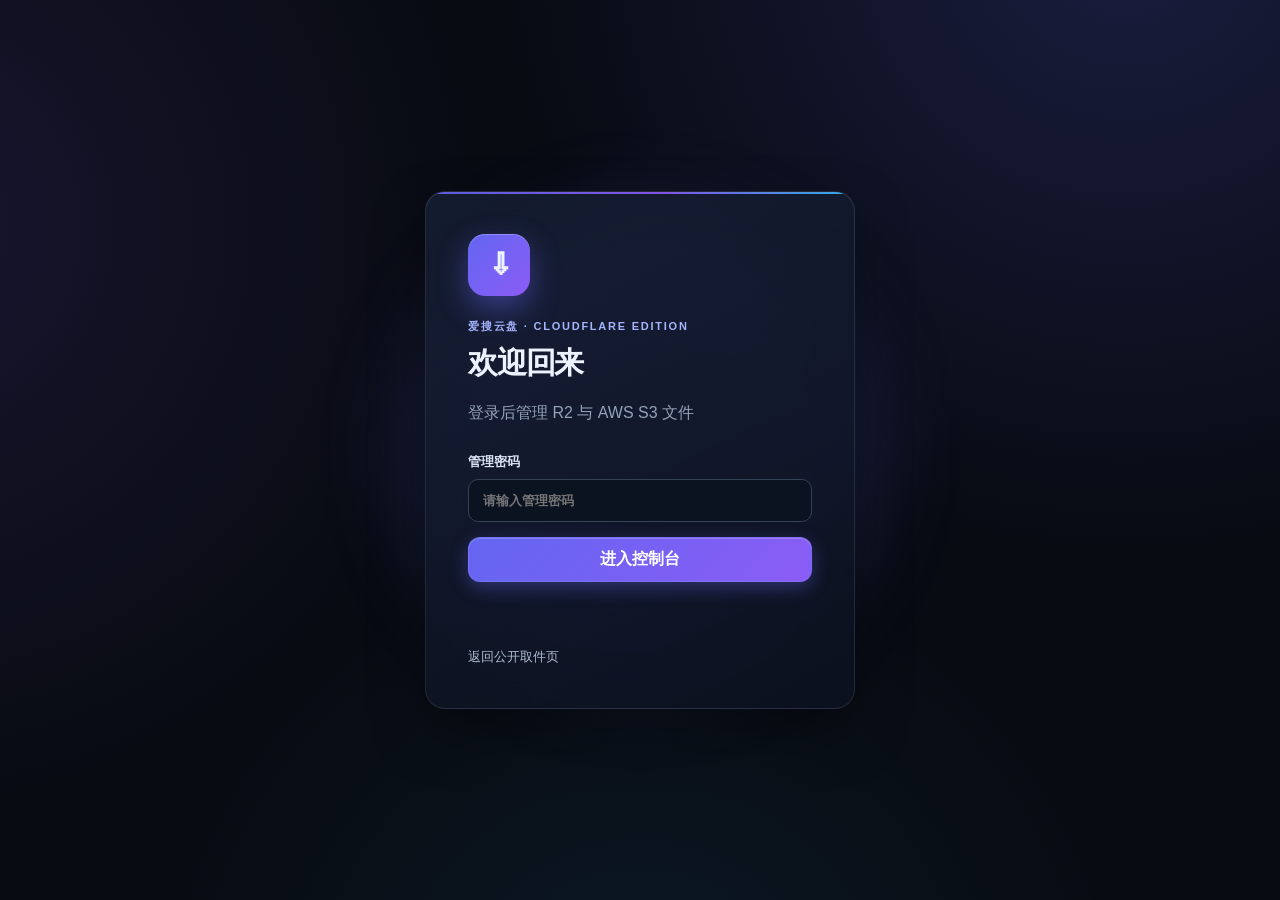
==== admin.html @ a093f69a "feat(admin): show real bucket usage with capacity progress bar - add GET /api/storage-usage: walks t" ====
<!doctype html>
<html lang="zh-CN">
<head>
  <meta charset="utf-8"><meta name="viewport" content="width=device-width,initial-scale=1">
  <title>文件管理 · 爱搜云盘</title><meta name="description" content="爱搜云盘管理控制台：上传、整理文件并生成取件码与分享链接。"><link rel="stylesheet" href="/style.css?v=9">
</head>
<body>
  <section id="authView" class="auth-layout">
    <div class="auth-glow"></div><div class="panel auth-card">
      <div class="brand-mark">⇩</div><p class="eyebrow">爱搜云盘 · CLOUDFLARE EDITION</p>
      <h1>欢迎回来</h1><p class="muted">登录后管理 R2 与 AWS S3 文件</p>
      <form id="loginForm"><label>管理密码<input id="password" type="password" placeholder="请输入管理密码" autocomplete="current-password" required></label><button class="full-button">进入控制台</button></form>
      <p id="loginError" class="error"></p><a class="back-link" href="/">返回公开取件页</a>
    </div>
  </section>
  <div id="appView" class="app-shell" hidden>
    <aside class="sidebar">
      <div class="brand"><div class="brand-mark small">⇩</div><div><strong>爱搜云盘</strong><span>Storage Console</span></div></div>
      <nav><a class="nav-item active" href="#files">▦ <span>文件管理</span></a><a class="nav-item" href="/" target="_blank">⌁ <span>公开取件页</span></a></nav>
      <div class="sidebar-section"><div class="section-label">储存空间</div><button class="storage-tab active" data-storage="r2"><span class="storage-dot r2"></span><span><b>Cloudflare R2</b><small>隔离副本空间</small></span><i>›</i></button><button class="storage-tab" data-storage="aws"><span class="storage-dot aws"></span><span><b>AWS S3</b><small id="awsState">未配置</small></span><i>›</i></button></div>
      <div class="sidebar-bottom"><button class="settings-link" id="openSettings">⚙ AWS 储存桶设置</button><button class="logout-link" id="logout">↪ 退出登录</button></div>
    </aside>
    <main class="main-content">
      <header class="page-head"><div><p class="eyebrow">FILE MANAGER</p><h1>文件管理</h1><p class="muted">整理文件、创建取件码，并控制不同储存空间。</p></div><div class="head-actions"><button class="button secondary" id="newFolder">＋ 新建文件夹</button><button class="button" id="uploadButton">↑ 上传文件</button><input id="filePicker" type="file" multiple hidden></div></header>
      <div id="notice" class="notice" hidden></div>
      <section class="stats-grid"><div class="stat-card"><span>当前文件</span><strong id="fileCount">0</strong><small>当前文件夹</small></div><div class="stat-card"><span>文件夹</span><strong id="folderCount">0</strong><small>可继续嵌套管理</small></div><div class="stat-card"><span>当前空间</span><strong id="storageName">R2</strong><small id="storageHint">Cloudflare R2</small></div><div class="stat-card usage-card"><span>已用容量</span><button class="usage-refresh" id="usageRefresh" type="button" title="重新统计储存桶用量" aria-label="重新统计储存桶用量">↻</button><strong id="usageBytes">—</strong><small id="usageHint">正在统计储存桶…</small><div class="usage-bar"><i id="usageFill"></i></div><small class="usage-note" id="usageNote"></small></div><div class="stat-card"><span>AWS 本月下载</span><strong id="awsUsage">—</strong><small id="awsUsageHint">启用 AWS 后显示</small></div></section>
      <section class="panel file-panel"><div class="file-toolbar"><div class="breadcrumbs" id="crumbs"></div><div class="toolbar-right"><span id="uploadStatus" class="status"></span><button class="icon-button" id="refresh" title="刷新">↻</button></div></div><div class="table-wrap"><table><thead><tr><th>文件名称</th><th>大小</th><th>更新时间</th><th class="align-right">操作</th></tr></thead><tbody id="fileRows"></tbody></table></div></section>
      <div class="footer-note"><span class="secure-icon">✓</span> 当前副本使用独立数据库与 `pan-cloudflare/` R2 前缀，不会影响原网盘数据。</div>
    </main>
  </div>
  <dialog id="settingsDialog" class="settings-dialog"><form method="dialog"><div class="dialog-head"><div><p class="eyebrow">EXTERNAL STORAGE</p><h2>AWS S3 储存桶</h2><p class="muted">配置后，上传和下载可以在 R2 / AWS S3 之间切换。</p></div><button class="close-button" value="cancel">×</button></div><div class="settings-grid"><label class="toggle-row"><span><b>启用 AWS S3</b><small>保存前会验证桶的读取权限</small></span><input id="cfgEnabled" type="checkbox"><i></i></label><label>桶名称<input id="cfgBucket" placeholder="例如 my-bucket"></label><label>区域<input id="cfgRegion" placeholder="例如 ap-northeast-1"></label><label>路径前缀<input id="cfgPrefix" placeholder="例如 netdisk/"></label><label>容量上限（GB）<input id="cfgCapacity" type="number" min="1" max="100000" value="250"></label><label>月下载流量（GB）<input id="cfgTransfer" type="number" min="1" max="100000" value="500"></label><label>Access Key<input id="cfgAccess" type="password" autocomplete="new-password" placeholder="已保存时留空"></label><label>Secret Key<input id="cfgSecret" type="password" autocomplete="new-password" placeholder="已保存时留空"></label></div><details class="cors-help"><summary>首次使用 AWS 需要配置 CORS</summary><p>在 AWS S3 桶的权限 → 跨域（CORS）中填入：</p><pre>[{"AllowedOrigins":["https://isoziyuan-pan.pages.dev"],"AllowedMethods":["GET","PUT","HEAD","DELETE"],"AllowedHeaders":["*"],"ExposeHeaders":["ETag"],"MaxAgeSeconds":3600}]</pre></details><p id="cfgStatus" class="dialog-status"></p><div class="dialog-actions"><button type="button" class="button danger" id="removeAws">停用并清除</button><span></span><button type="button" class="button secondary" value="cancel">取消</button><button type="button" class="button" id="saveAws">测试并保存</button></div></form></dialog>
  <dialog id="shareDialog" class="settings-dialog share-dialog"><form method="dialog"><div class="dialog-head"><div><p class="eyebrow">SHARE LINK</p><h2>分享文件</h2><p class="muted" id="shareFileName">—</p></div><button class="close-button" value="cancel">×</button></div><div id="shareStage"><p class="share-label">选择有效期</p><div class="share-options"><button type="button" class="share-option" data-style="day" data-value="1"><b>⚡ 1 天</b><small>24 小时内有效</small></button><button type="button" class="share-option active" data-style="day" data-value="7"><b>📅 7 天</b><small>一周内可取件</small></button><button type="button" class="share-option" data-style="day" data-value="30"><b>🌙 30 天</b><small>适合长期分享</small></button><button type="button" class="share-option" data-style="forever" data-value="0"><b>∞ 永久</b><small>链接永不过期</small></button></div><p id="shareStatus" class="dialog-status"></p></div><div id="shareResult" class="share-result" hidden><div class="share-code-card"><div class="share-code-top"><span>取件码</span><button type="button" class="table-button" id="copyCode">复制</button></div><strong id="shareCode">00000</strong></div><div class="share-link-row"><input id="shareUrl" readonly><button type="button" class="button" id="copyLink">复制链接</button></div><p class="share-result-hint">✓ 已为该文件生成专属取件链接，对方凭取件码或链接即可下载</p></div><div class="dialog-actions"><button type="button" class="button secondary" id="shareClose">关闭</button><span></span><button type="button" class="button" id="shareConfirm">生成分享链接</button></div></form></dialog>
  <div id="toast" class="toast"></div>
  <script>
    const authView=document.querySelector('#authView'),appView=document.querySelector('#appView'),rows=document.querySelector('#fileRows'),crumbs=document.querySelector('#crumbs'),statusEl=document.querySelector('#uploadStatus'),notice=document.querySelector('#notice');let state={folder:'',storage:'r2',files:[],aws:null,usage:null};
    const esc=s=>String(s).replace(/[&<>'"]/g,c=>({'&':'&amp;','<':'&lt;','>':'&gt;',"'":'&#39;','"':'&quot;'}[c]));const fmt=n=>n<1024?`${n} B`:n<1048576?`${(n/1024).toFixed(1)} KB`:n<1073741824?`${(n/1048576).toFixed(1)} MB`:`${(n/1073741824).toFixed(1)} GB`;const fmtDec=n=>{const v=Number(n||0);return v<1000?`${v} B`:v<1e6?`${(v/1e3).toFixed(1)} KB`:v<1e9?`${(v/1e6).toFixed(1)} MB`:v<1e12?`${(v/1e9).toFixed(2)} GB`:`${(v/1e12).toFixed(2)} TB`};// 桶用量按十进制（1 GB = 1,000,000,000 字节），与 R2 / S3 计费口径对齐
    const toast=m=>{const t=document.querySelector('#toast');t.textContent=m;t.classList.add('show');clearTimeout(window.toastTimer);window.toastTimer=setTimeout(()=>t.classList.remove('show'),3200)};
    async function api(url,options){const r=await fetch(url,options);const d=await r.json().catch(()=>({}));if(!r.ok)throw new Error(d.error||'请求失败');return d}
    async function boot(){try{const auth=await api('/api/auth/login');if(auth.admin)showApp()}catch(error){}}function showApp(){authView.hidden=true;appView.hidden=false;loadUsage();loadAws().then(load)}
    document.querySelector('#loginForm').onsubmit=async e=>{e.preventDefault();const error=document.querySelector('#loginError');error.textContent='';try{await api('/api/auth/login',{method:'POST',headers:{'Content-Type':'application/json'},body:JSON.stringify({password:document.querySelector('#password').value})});showApp()}catch(err){error.textContent=err.message}};
    document.querySelector('#logout').onclick=async()=>{await fetch('/api/auth/logout',{method:'POST'});location.reload()};document.querySelector('#refresh').onclick=()=>{load();loadUsage()};document.querySelector('#usageRefresh').onclick=()=>loadUsage(true);
    async function loadAws(){try{state.aws=await api('/api/storage-config');document.querySelector('#awsState').textContent=state.aws.enabled?state.aws.bucket:'未配置';document.querySelector('#awsUsage').textContent=state.aws.enabled?fmt(Number(state.aws.usage?.bytes||0)):'—';document.querySelector('#awsUsageHint').textContent=state.aws.enabled?`本月 / ${state.aws.monthlyTransferGb} GB`:'启用 AWS 后显示'}catch(error){state.aws={enabled:false}}}
    async function loadUsage(force){
      const button=document.querySelector('#usageRefresh'),hint=document.querySelector('#usageHint');
      button.disabled=true;
      if(!state.usage)hint.textContent='正在遍历储存桶，首次统计稍候…';
      try{state.usage=await api('/api/storage-usage'+(force?'?refresh=1':''))}catch(error){state.usage={error:error.message}}finally{button.disabled=false;renderUsage()}
    }
    function renderUsage(){
      const value=document.querySelector('#usageBytes'),hint=document.querySelector('#usageHint'),fill=document.querySelector('#usageFill'),note=document.querySelector('#usageNote');
      const isAws=state.storage==='aws';
      const data=state.usage?(isAws?state.usage.aws:state.usage.r2):null;
      const blank=(text,extra)=>{value.textContent='—';hint.textContent=text;hint.title='';fill.style.width='0';fill.className='';note.textContent=extra||''};
      if(!data){blank(isAws?'暂无统计数据':'正在遍历储存桶…');return}
      if(!data.ok&&!data.stale){blank('统计失败，可点右上角重试',data.error||'');return}
      if(isAws&&!data.enabled){blank('AWS 尚未启用','配置并启用后自动统计');return}
      const limit=isAws?Number(state.usage.capacityGb||0)*1e9:Number(state.usage.r2FreeTierBytes||0);
      const bytes=Number(data.bytes||0);
      const pct=limit>0?Math.min(100,bytes/limit*100):0;
      value.textContent=fmtDec(bytes);
      hint.textContent=`${data.bucket||(isAws?'AWS S3':'R2')} · ${data.objects} 个对象`;
      hint.title=data.prefix?`统计范围：${data.prefix}`:'';
      fill.style.width=(bytes>0?Math.max(pct,2):0)+'%';
      fill.className=pct>=90?'danger':pct>=70?'warn':'';
      const stamp=state.usage.at?new Date(state.usage.at*1000).toLocaleTimeString('zh-CN',{hour:'2-digit',minute:'2-digit'}):'—';
      const parts=[`${isAws?'容量上限':'R2 免费额度'} ${fmtDec(limit)}`,`已用 ${pct.toFixed(pct<10?1:0)}%`,`${stamp} 更新`];
      if(state.usage.cached)parts.push('缓存');
      if(data.stale)parts.push('沿用上次结果');
      if(data.limited)parts.push('结果可能不完整');
      note.textContent=parts.join(' · ');
    }
    function setStorage(storage){state.storage=storage;document.querySelectorAll('.storage-tab').forEach(x=>x.classList.toggle('active',x.dataset.storage===storage));load()};document.querySelectorAll('.storage-tab').forEach(x=>x.onclick=()=>setStorage(x.dataset.storage));
    async function load(){try{const d=await api('/api/files?storage='+state.storage+'&folder='+encodeURIComponent(state.folder));state.files=d.files;render();renderUsage()}catch(error){if(error.message.includes('登录'))location.reload();else toast(error.message)}}
    function render(){const folders=state.files.filter(x=>x.kind==='folder'),files=state.files.filter(x=>x.kind==='file');document.querySelector('#fileCount').textContent=files.length;document.querySelector('#folderCount').textContent=folders.length;document.querySelector('#storageName').textContent=state.storage==='aws'?'AWS S3':'R2';document.querySelector('#storageHint').textContent=state.storage==='aws'?(state.aws?.bucket||'未配置'):'Cloudflare R2';notice.hidden=!(state.storage==='aws'&&!state.aws?.enabled);notice.textContent='AWS S3 尚未配置。请先点击左下角“AWS 储存桶设置”，验证后即可使用。';crumbs.innerHTML='<button class="crumb" data-go="">全部文件</button>'+state.folder.split('/').filter(Boolean).map((part,i)=>{const p=state.folder.split('/').slice(0,i+1).join('/')+'/';return `<span>/</span><button class="crumb" data-go="${encodeURIComponent(p)}">${esc(part)}</button>`}).join('');rows.innerHTML=state.files.length?state.files.map(file=>`<tr><td><div class="file-name"><span class="file-icon ${file.kind}">${file.kind==='folder'?'▰':'▤'}</span><strong>${esc(file.name)}</strong></div></td><td>${file.kind==='folder'?'文件夹':fmt(file.size)}</td><td>${new Date(file.updatedAt*1000).toLocaleString('zh-CN',{month:'2-digit',day:'2-digit',hour:'2-digit',minute:'2-digit'})}</td><td class="align-right row-actions">${file.kind==='folder'?`<button class="table-button" data-open="${encodeURIComponent(state.folder+file.name)}/">打开</button>`:`<a class="table-button" href="/api/download?id=${encodeURIComponent(file.id)}">下载</a><button class="table-button" data-share="${file.id}">分享</button>`}<button class="table-button delete" data-delete="${file.id}">删除</button></td></tr>`).join(''):'<tr><td colspan="4" class="empty"><span>⌁</span><b>这里还没有文件</b><small>上传文件或创建一个文件夹开始管理</small></td></tr>'}
    crumbs.onclick=e=>{const target=e.target.closest('[data-go]');if(target){state.folder=decodeURIComponent(target.dataset.go);load()}};rows.onclick=e=>{const open=e.target.closest('[data-open]'),del=e.target.closest('[data-delete]'),share=e.target.closest('[data-share]');if(open){state.folder=decodeURIComponent(open.dataset.open);load()}if(del)removeFile(del.dataset.delete);if(share)shareFile(share.dataset.share)};
    document.querySelector('#newFolder').onclick=async()=>{const name=prompt('文件夹名称');if(!name)return;try{await api('/api/folder',{method:'POST',headers:{'Content-Type':'application/json'},body:JSON.stringify({path:state.folder+name,storage:state.storage})});load()}catch(error){toast(error.message)}};
    document.querySelector('#uploadButton').onclick=()=>document.querySelector('#filePicker').click();document.querySelector('#filePicker').onchange=async e=>{const files=[...e.target.files];for(const file of files){statusEl.textContent='准备上传 '+file.name;try{const info=await api('/api/upload-url',{method:'POST',headers:{'Content-Type':'application/json'},body:JSON.stringify({path:state.folder+file.name,storage:state.storage,size:file.size,contentType:file.type})});await putFile(info,file);if(state.storage==='aws')await api('/api/upload-complete',{method:'POST',headers:{'Content-Type':'application/json'},body:JSON.stringify({path:state.folder+file.name,storage:'aws',size:file.size,contentType:file.type})});statusEl.textContent='已上传 '+file.name}catch(error){statusEl.textContent=error.message;toast(error.message);break}}e.target.value='';load()};
    function putFile(info,file){return new Promise((resolve,reject)=>{const xhr=new XMLHttpRequest();xhr.open('PUT',info.uploadUrl);xhr.setRequestHeader('Content-Type',info.contentType||'application/octet-stream');if(info.storage==='r2')xhr.setRequestHeader('X-File-Size',String(file.size));xhr.upload.onprogress=e=>{if(e.lengthComputable)statusEl.textContent=`上传 ${file.name} · ${Math.round(e.loaded/e.total*100)}%`};xhr.onload=()=>xhr.status>=200&&xhr.status<300?resolve():reject(new Error('上传失败（HTTP '+xhr.status+'）'));xhr.onerror=()=>reject(new Error('网络异常，上传已中断'));xhr.send(file)})}
    async function removeFile(id){if(!confirm('确定删除这个项目吗？'))return;try{await api('/api/delete',{method:'POST',headers:{'Content-Type':'application/json'},body:JSON.stringify({id})});toast('已删除');load()}catch(error){toast(error.message)}}
    async function shareFile(id){const file=state.files.find(x=>x.id===id);shareState={fileId:id,style:'day',value:7};document.querySelector('#shareFileName').textContent=file?file.name:'—';document.querySelector('#shareStatus').textContent='';document.querySelector('#shareResult').hidden=true;document.querySelector('#shareStage').hidden=false;document.querySelector('#shareConfirm').hidden=false;document.querySelector('#shareConfirm').disabled=false;document.querySelectorAll('.share-option').forEach(x=>x.classList.toggle('active',x.dataset.style==='day'&&x.dataset.value==='7'));shareDialog.showModal()}
    let shareState={fileId:null,style:'day',value:7};
    const shareDialog=document.querySelector('#shareDialog');
    document.querySelectorAll('.share-option').forEach(btn=>btn.onclick=()=>{document.querySelectorAll('.share-option').forEach(x=>x.classList.remove('active'));btn.classList.add('active');shareState.style=btn.dataset.style;shareState.value=Number(btn.dataset.value)});
    document.querySelector('#shareClose').onclick=()=>shareDialog.close();
    document.querySelector('#shareConfirm').onclick=async()=>{const btn=document.querySelector('#shareConfirm'),status=document.querySelector('#shareStatus');btn.disabled=true;status.textContent='正在生成分享链接…';try{const d=await api('/api/share',{method:'POST',headers:{'Content-Type':'application/json'},body:JSON.stringify({fileId:shareState.fileId,style:shareState.style,value:shareState.value||7})});document.querySelector('#shareCode').textContent=d.code;document.querySelector('#shareUrl').value=d.url;document.querySelector('#shareStage').hidden=true;document.querySelector('#shareResult').hidden=false;btn.hidden=true;status.textContent=''}catch(error){status.textContent=error.message}finally{btn.disabled=false}};
    const copyText=async(text,label)=>{try{await navigator.clipboard.writeText(text)}catch(error){const tmp=document.createElement('textarea');tmp.value=text;tmp.style.position='fixed';tmp.style.opacity='0';document.body.appendChild(tmp);tmp.select();document.execCommand&&document.execCommand('copy');tmp.remove()}toast(`${label}已复制`)};
    document.querySelector('#copyLink').onclick=()=>copyText(document.querySelector('#shareUrl').value,'链接');
    document.querySelector('#copyCode').onclick=()=>copyText(document.querySelector('#shareCode').textContent,'取件码');
    const dialog=document.querySelector('#settingsDialog');document.querySelector('#openSettings').onclick=()=>{const a=state.aws||{};document.querySelector('#cfgEnabled').checked=Boolean(a.enabled);document.querySelector('#cfgBucket').value=a.bucket||'';document.querySelector('#cfgRegion').value=a.region||'us-east-1';document.querySelector('#cfgPrefix').value=a.prefix||'';document.querySelector('#cfgCapacity').value=a.capacityGb||250;document.querySelector('#cfgTransfer').value=a.monthlyTransferGb||500;document.querySelector('#cfgAccess').value='';document.querySelector('#cfgSecret').value='';document.querySelector('#cfgStatus').textContent=a.hasCredentials?'凭据已保存，留空可继续使用':'首次配置需要填写两项密钥';dialog.showModal()};document.querySelector('#saveAws').onclick=async()=>{const button=document.querySelector('#saveAws'),status=document.querySelector('#cfgStatus');button.disabled=true;status.textContent='正在验证 AWS 桶权限…';try{await api('/api/storage-config',{method:'POST',headers:{'Content-Type':'application/json'},body:JSON.stringify({enabled:document.querySelector('#cfgEnabled').checked,bucket:document.querySelector('#cfgBucket').value,region:document.querySelector('#cfgRegion').value,prefix:document.querySelector('#cfgPrefix').value,capacityGb:Number(document.querySelector('#cfgCapacity').value),monthlyTransferGb:Number(document.querySelector('#cfgTransfer').value),accessKey:document.querySelector('#cfgAccess').value,secretKey:document.querySelector('#cfgSecret').value})});dialog.close();toast('AWS 设置已验证并保存');await loadAws();if(state.storage==='aws')load()}catch(error){status.textContent=error.message}finally{button.disabled=false}};document.querySelector('#removeAws').onclick=async()=>{if(!confirm('确定停用并清除 AWS 配置吗？'))return;await api('/api/storage-config',{method:'DELETE'});dialog.close();toast('AWS 已停用');await loadAws();if(state.storage==='aws')setStorage('r2')};boot();
  </script>
</body></html>
---- style.css ----
:root{color-scheme:dark;font-family:Inter,-apple-system,BlinkMacSystemFont,"Segoe UI","Microsoft YaHei",sans-serif;color:#edf2ff;background:#080b12;--panel:#111827;--panel-soft:#151e2e;--line:#273348;--muted:#8d9bb0;--accent:#7c65ff;--accent-2:#aa70ff;--green:#59d5a0}*{box-sizing:border-box}[hidden]{display:none!important}body{margin:0;min-height:100vh;background:radial-gradient(circle at 8% 0,#28215e66,transparent 38rem),radial-gradient(circle at 100% 100%,#35165355,transparent 32rem)}button,.button{border:1px solid #ffffff1c;border-radius:11px;padding:11px 16px;color:#fff;background:linear-gradient(135deg,var(--accent),var(--accent-2));font:inherit;font-weight:750;cursor:pointer;text-decoration:none;display:inline-flex;align-items:center;justify-content:center;gap:7px;box-shadow:0 8px 22px #654eff20;transition:.18s ease}button:hover,.button:hover{transform:translateY(-1px);box-shadow:0 12px 28px #654eff35}button:disabled{opacity:.55;cursor:not-allowed;transform:none}.secondary{background:#1b2638;color:#dae2f3;box-shadow:none}.danger{background:#a93d58}.panel{background:linear-gradient(145deg,#151e2ddd,#0f1623ef);border:1px solid var(--line);border-radius:18px;box-shadow:0 24px 60px #0007;backdrop-filter:blur(18px)}.auth-layout{min-height:100vh;display:grid;place-items:center;padding:24px;position:relative;overflow:hidden}.auth-glow{position:absolute;width:480px;height:480px;border-radius:50%;background:#6d5dfc22;filter:blur(40px)}.auth-card{position:relative;width:min(430px,100%);padding:42px}.brand-mark{display:grid;place-items:center;width:62px;height:62px;border-radius:17px;background:linear-gradient(135deg,var(--accent),var(--accent-2));font-size:30px;font-weight:800;box-shadow:0 14px 30px #6d5dfc40}.brand-mark.small{width:42px;height:42px;border-radius:13px;font-size:21px}.eyebrow{margin:0 0 9px;color:#ad9cff;font-size:11px;font-weight:800;letter-spacing:.16em}.auth-card .eyebrow{margin-top:23px}.auth-card h1{margin:0;font-size:30px;letter-spacing:-.04em}.muted{color:var(--muted);line-height:1.6}.auth-card form{margin-top:28px}.auth-card label,.settings-dialog label{display:block;color:#dbe4f5;font-weight:650;font-size:13px}input{display:block;width:100%;margin-top:8px;padding:13px 14px;border:1px solid #344156;border-radius:10px;background:#0b1220;color:#fff;font:inherit;outline:0}input:focus{border-color:var(--accent);box-shadow:0 0 0 3px #7c65ff2e}.full-button{width:100%;margin-top:15px}.error{min-height:20px;color:#ff8496;font-size:13px}.back-link{display:inline-block;margin-top:20px;color:#aebbd0;text-decoration:none;font-size:13px}.app-shell{display:flex;min-height:100vh}.sidebar{position:sticky;top:0;width:254px;min-height:100vh;padding:27px 17px 22px;background:#0d1421d9;border-right:1px solid #ffffff0b;display:flex;flex-direction:column}.brand{display:flex;align-items:center;gap:11px;padding:0 8px 33px}.brand strong{display:block;font-size:16px}.brand span{display:block;margin-top:2px;color:#74839b;font-size:10px;letter-spacing:.08em}.nav-item{display:flex;align-items:center;gap:12px;padding:12px 14px;margin:3px 0;border-radius:10px;color:#91a0b6;text-decoration:none;font-size:14px}.nav-item.active,.nav-item:hover{color:#fff;background:#ffffff0c}.sidebar-section{margin-top:35px}.section-label{margin:0 10px 11px;color:#65738b;font-size:11px;font-weight:800;letter-spacing:.1em;text-transform:uppercase}.storage-tab{width:100%;display:flex;align-items:center;gap:10px;margin:4px 0;padding:11px 10px;text-align:left;background:transparent;border:1px solid transparent;box-shadow:none;color:#aab7ca}.storage-tab:hover{background:#ffffff08;box-shadow:none}.storage-tab.active{background:#1b2536;border-color:#33425b;box-shadow:0 7px 18px #0002}.storage-tab>span:nth-child(2){flex:1}.storage-tab b,.storage-tab small{display:block}.storage-tab b{font-size:12px;color:#dbe5f7}.storage-tab small{margin-top:3px;color:#718098;font-size:10px;font-weight:400}.storage-tab i{font-style:normal;color:#61708a;font-size:19px}.storage-dot{width:8px;height:8px;border-radius:50%;box-shadow:0 0 0 4px #ffffff0a}.storage-dot.r2{background:#f6ae62}.storage-dot.aws{background:#7aa7ff}.sidebar-bottom{margin-top:auto;display:grid;gap:8px}.settings-link,.logout-link{justify-content:flex-start;background:transparent;color:#97a5b9;border:0;box-shadow:none;padding:10px}.settings-link:hover,.logout-link:hover{background:#ffffff09;box-shadow:none}.main-content{flex:1;min-width:0;max-width:1420px;padding:45px 48px 60px}.page-head{display:flex;align-items:flex-end;justify-content:space-between;gap:25px;margin-bottom:31px}.page-head h1{margin:0;font-size:34px;letter-spacing:-.055em}.page-head .muted{margin:7px 0 0}.head-actions{display:flex;gap:9px;flex-wrap:wrap}.notice{padding:13px 16px;margin:-14px 0 20px;border:1px solid #e5aa5b55;border-radius:11px;background:#7d4e1722;color:#e8bb75;font-size:13px}.stats-grid{display:grid;grid-template-columns:repeat(auto-fit,minmax(198px,1fr));gap:13px;margin-bottom:18px}.stat-card{padding:20px 21px;background:#121b2ad9;border:1px solid #253249;border-radius:14px}.stat-card span{display:block;color:#8c9ab0;font-size:12px}.stat-card strong{display:block;margin:10px 0 5px;font-size:25px;letter-spacing:-.04em}.stat-card small{color:#607089;font-size:11px}.file-panel{overflow:hidden}.file-toolbar{display:flex;align-items:center;justify-content:space-between;gap:15px;padding:17px 20px;border-bottom:1px solid #ffffff0d}.breadcrumbs{display:flex;align-items:center;gap:6px;min-width:0;overflow:auto;color:#64738b;white-space:nowrap}.crumb{padding:4px 7px;border:0;background:transparent;box-shadow:none;color:#a9b7ca;font-size:13px}.crumb:hover{color:#fff;box-shadow:none;transform:none}.toolbar-right{display:flex;align-items:center;gap:12px}.status{color:#a799ff;font-size:12px}.icon-button{width:35px;height:35px;padding:0;border-radius:9px;background:#1a2638;color:#aebbd0;box-shadow:none}.table-wrap{overflow:auto}table{width:100%;border-collapse:collapse;min-width:760px}th,td{padding:16px 21px;text-align:left;border-bottom:1px solid #ffffff0b}th{color:#728198;font-size:11px;text-transform:uppercase;letter-spacing:.06em}td{color:#aab6c8;font-size:13px}tbody tr:hover{background:#ffffff04}tbody tr:last-child td{border-bottom:0}.file-name{display:flex;align-items:center;gap:11px;color:#edf2ff}.file-icon{display:grid;place-items:center;width:34px;height:34px;border-radius:9px;color:#b9aaff;background:#302b5a;font-size:15px}.file-icon.folder{color:#f5bc76;background:#46351f}.align-right{text-align:right}.row-actions{white-space:nowrap}.table-button{padding:7px 10px;margin-left:6px;border-radius:8px;background:#1b2739;border:1px solid #ffffff10;color:#bdc9db;box-shadow:none;font-size:12px;font-weight:600}.table-button:hover{box-shadow:none;background:#293950}.table-button.delete{color:#ff93a1;background:#422330}.empty{text-align:center!important;padding:72px 20px!important}.empty span,.empty b,.empty small{display:block}.empty span{margin-bottom:10px;color:#8574ff;font-size:29px}.empty b{color:#b4c0d2;font-size:14px}.empty small{margin-top:5px;color:#637189}.footer-note{margin-top:16px;color:#65748b;font-size:12px}.secure-icon{display:inline-grid;place-items:center;width:18px;height:18px;margin-right:6px;border-radius:50%;background:#164636;color:#67ddb0;font-size:11px}.settings-dialog{width:min(720px,calc(100% - 28px));padding:0;color:#e9effb;background:#111a29;border:1px solid #33415a;border-radius:18px;box-shadow:0 30px 90px #000b}.settings-dialog::backdrop{background:#050811aa;backdrop-filter:blur(5px)}.settings-dialog form{padding:27px}.dialog-head{display:flex;justify-content:space-between;gap:20px;margin-bottom:24px}.dialog-head h2{margin:0;font-size:23px}.dialog-head .muted{margin:5px 0 0;font-size:12px}.close-button{width:32px;height:32px;padding:0;background:#1d293b;box-shadow:none;font-size:20px;color:#9eabc0}.settings-grid{display:grid;grid-template-columns:1fr 1fr;gap:16px 13px}.settings-grid label input{margin-bottom:0}.toggle-row{grid-column:1/-1;display:flex!important;align-items:center;justify-content:space-between;padding:13px 14px;border:1px solid #2e3b52;border-radius:11px;background:#182335}.toggle-row small{display:block;margin-top:4px;color:#718099;font-weight:400}.toggle-row input{display:none}.toggle-row i{width:43px;height:23px;border-radius:99px;background:#3a465b;position:relative}.toggle-row i:after{content:"";position:absolute;top:3px;left:3px;width:17px;height:17px;border-radius:50%;background:#dbe3f0;transition:.2s}.toggle-row input:checked+i{background:#6c5bfa}.toggle-row input:checked+i:after{left:23px}.cors-help{grid-column:1/-1;margin-top:4px;padding:12px 14px;border:1px solid #2b3950;border-radius:10px;color:#aebbd0;font-size:12px}.cors-help summary{cursor:pointer;color:#c9d4e7;font-weight:700}.cors-help p{margin-bottom:8px}.cors-help pre{margin:0;overflow:auto;color:#a8dbca;font-size:11px;line-height:1.6}.dialog-status{min-height:20px;color:#e5b46e;font-size:12px}.dialog-actions{display:flex;align-items:center;gap:8px;margin-top:16px}.dialog-actions span{flex:1}.toast{position:fixed;right:25px;bottom:24px;z-index:20;max-width:360px;padding:12px 16px;border:1px solid #ffffff18;border-radius:10px;background:#1c293d;color:#fff;box-shadow:0 15px 35px #0008;transform:translateY(20px);opacity:0;pointer-events:none;transition:.25s}.toast.show{transform:none;opacity:1}@media(max-width:1000px){.sidebar{width:220px}.main-content{padding:35px 28px}.stats-grid{grid-template-columns:repeat(2,1fr)}}@media(max-width:720px){.app-shell{display:block}.sidebar{position:static;width:auto;min-height:0;padding:17px 14px}.brand{padding-bottom:17px}.sidebar nav{display:none}.sidebar-section{margin-top:15px;display:flex;gap:7px;align-items:center}.section-label{display:none}.storage-tab{margin:0;padding:9px}.sidebar-bottom{display:flex;margin-top:15px}.sidebar-bottom>*{flex:1}.main-content{padding:30px 13px 45px}.page-head{align-items:flex-start;flex-direction:column;margin-bottom:22px}.page-head h1{font-size:29px}.settings-grid{grid-template-columns:1fr}.toggle-row,.cors-help{grid-column:auto}.dialog-actions{flex-wrap:wrap}.dialog-actions span{display:none}.dialog-actions .danger{margin-right:auto}.stats-grid{gap:9px}.stat-card{padding:15px}.stat-card strong{font-size:20px}.file-toolbar{align-items:flex-start;flex-direction:column}.toolbar-right{width:100%;justify-content:space-between}}

/* ============================================================
   爱搜云盘 · 极客磨砂设计系统 v6 (Aurora Glass)
   品牌统一：与 isoziyuan.com / ailxw.com 一脉相承的极光靛蓝语言
   ============================================================ */

:root {
  --panel: rgba(17, 24, 39, 0.66);
  --panel-soft: rgba(21, 30, 46, 0.8);
  --line: rgba(255, 255, 255, 0.09);
  --line-soft: rgba(255, 255, 255, 0.055);
  --muted: #94a3b8;
  --accent: #6366f1;
  --accent-2: #8b5cf6;
  --accent-3: #38bdf8;
  --green: #34d399;
  --energy-gradient: linear-gradient(90deg, #6366f1, #8b5cf6 55%, #38bdf8);
  --accent-gradient: linear-gradient(135deg, #6366f1, #8b5cf6);
  --shadow-md: 0 8px 24px -6px rgba(0, 0, 0, 0.4);
  --shadow-xl: 0 24px 60px -12px rgba(0, 0, 0, 0.55);
}

body {
  background:
    radial-gradient(circle at 88% -8%, rgba(99, 102, 241, 0.2), transparent 42%),
    radial-gradient(circle at -8% 25%, rgba(139, 92, 246, 0.13), transparent 38%),
    radial-gradient(circle at 50% 115%, rgba(56, 189, 248, 0.08), transparent 40%),
    #080b12 !important;
  background-attachment: fixed !important;
  font-family: -apple-system, BlinkMacSystemFont, "Segoe UI", Roboto, "PingFang SC", "Microsoft YaHei", sans-serif !important;
  -webkit-font-smoothing: antialiased;
}

/* ---------- 面板：磨砂玻璃 + 顶部能量条 ---------- */
.panel {
  position: relative;
  background: linear-gradient(155deg, rgba(23, 32, 54, 0.78), rgba(12, 17, 31, 0.92)) !important;
  border: 1px solid var(--line) !important;
  border-radius: 20px !important;
  box-shadow: var(--shadow-xl), inset 0 1px 0 rgba(255, 255, 255, 0.05) !important;
  backdrop-filter: blur(22px) !important;
  -webkit-backdrop-filter: blur(22px) !important;
  overflow: hidden;
}
.panel::before {
  content: "";
  position: absolute;
  top: 0; left: 0; right: 0;
  height: 2.5px;
  background: var(--energy-gradient);
  opacity: 0.9;
  pointer-events: none;
  z-index: 3;
}

/* ---------- 按钮体系 ---------- */
button, .button {
  background: var(--accent-gradient) !important;
  border: 1px solid rgba(129, 140, 248, 0.35) !important;
  border-radius: 12px !important;
  font-weight: 750 !important;
  box-shadow: 0 6px 18px rgba(99, 102, 241, 0.35), inset 0 1px 0 rgba(255, 255, 255, 0.18) !important;
  transition: all 0.18s ease !important;
}
button:hover, .button:hover {
  transform: translateY(-1.5px) !important;
  box-shadow: 0 10px 26px rgba(99, 102, 241, 0.5), inset 0 1px 0 rgba(255, 255, 255, 0.18) !important;
  filter: brightness(1.06);
}
button:disabled { box-shadow: none !important; }
.secondary {
  background: rgba(255, 255, 255, 0.06) !important;
  border-color: rgba(255, 255, 255, 0.12) !important;
  color: #dbe3f0 !important;
  box-shadow: none !important;
  backdrop-filter: blur(10px);
  -webkit-backdrop-filter: blur(10px);
}
.secondary:hover {
  background: rgba(255, 255, 255, 0.11) !important;
  box-shadow: 0 6px 18px rgba(0, 0, 0, 0.3) !important;
}
.danger { background: linear-gradient(135deg, #e11d48, #be123c) !important; border-color: rgba(244, 63, 94, 0.4) !important; }

/* ---------- 认证页 ---------- */
.auth-glow { background: rgba(99, 102, 241, 0.18) !important; }
.brand-mark {
  background: var(--accent-gradient) !important;
  box-shadow: 0 12px 30px rgba(99, 102, 241, 0.45), inset 0 1px 0 rgba(255, 255, 255, 0.25) !important;
}
.eyebrow { color: #a5b4fc !important; }

/* ---------- 公共取件页 ---------- */
.center-page { position: relative; overflow: hidden; }
.public-panel { text-align: center; z-index: 2; }
.public-panel .logo {
  background: var(--accent-gradient) !important;
  box-shadow: 0 12px 30px rgba(99, 102, 241, 0.5), inset 0 1px 0 rgba(255, 255, 255, 0.25) !important;
}
.public-panel .eyebrow { letter-spacing: 0.14em; }
.public-panel h1 { letter-spacing: -0.03em; }

/* 取件码格子：发光聚焦 */
.code-grid {
  display: grid !important;
  grid-template-columns: repeat(5, 1fr) !important;
  gap: 11px !important;
  margin: 10px 0 24px !important;
}
.public-panel form { width: 100% !important; }
.public-panel button,
.public-panel .button { width: 100% !important; padding: 14px !important; font-size: 15px !important; }
.code-grid input {
  height: 62px !important;
  background: rgba(10, 15, 27, 0.82) !important;
  border: 1.5px solid rgba(255, 255, 255, 0.12) !important;
  border-radius: 14px !important;
  font-variant-numeric: tabular-nums;
  caret-color: #a5b4fc;
}
.code-grid input:focus {
  border-color: var(--accent) !important;
  box-shadow: 0 0 0 4px rgba(99, 102, 241, 0.28), 0 0 26px rgba(99, 102, 241, 0.35), inset 0 2px 4px rgba(0, 0, 0, 0.2) !important;
  transform: translateY(-2px);
  background: rgba(14, 20, 36, 0.95) !important;
}

/* ---------- 管理员入口胶囊 ---------- */
.admin-link {
  background: rgba(15, 23, 42, 0.78) !important;
  border: 1px solid rgba(255, 255, 255, 0.11) !important;
  backdrop-filter: blur(14px);
  -webkit-backdrop-filter: blur(14px);
}
.admin-link:hover { border-color: rgba(129, 140, 248, 0.5) !important; color: #fff !important; }

/* ---------- 管理台：侧栏 / 统计 / 表格 ---------- */
.sidebar {
  background: rgba(12, 18, 31, 0.85) !important;
  backdrop-filter: blur(22px) !important;
  -webkit-backdrop-filter: blur(22px) !important;
  border-right: 1px solid var(--line) !important;
}
.storage-tab { border-radius: 11px !important; transition: all 0.18s ease !important; }
.storage-tab.active {
  background: linear-gradient(90deg, rgba(99, 102, 241, 0.24), rgba(99, 102, 241, 0.07)) !important;
  border-color: rgba(129, 140, 248, 0.4) !important;
}
.stat-card {
  background: linear-gradient(155deg, rgba(23, 32, 54, 0.72), rgba(13, 19, 33, 0.88)) !important;
  border: 1px solid var(--line) !important;
  border-radius: 16px !important;
  backdrop-filter: blur(14px) !important;
  -webkit-backdrop-filter: blur(14px) !important;
  position: relative;
  overflow: hidden;
  transition: transform 0.2s ease, border-color 0.2s ease !important;
}
.stat-card::after {
  content: "";
  position: absolute;
  top: 0; left: 0; right: 0;
  height: 2px;
  background: var(--energy-gradient);
  opacity: 0.75;
}
.stat-card:hover { transform: translateY(-3px) !important; border-color: rgba(129, 140, 248, 0.4) !important; }
.stat-card strong { color: #fff !important; font-weight: 800 !important; }

/* ---------- 统计卡：储存桶已用容量 ---------- */
.usage-card { position: relative; }
.usage-refresh {
  position: absolute;
  top: 14px;
  right: 14px;
  width: 26px;
  height: 26px;
  padding: 0;
  border-radius: 9px;
  background: rgba(255, 255, 255, 0.06) !important;
  border: 1px solid rgba(255, 255, 255, 0.12) !important;
  box-shadow: none !important;
  color: #94a3b8 !important;
  font-size: 12px;
  line-height: 1;
  transition: all 0.18s ease !important;
}
.usage-refresh:hover {
  background: rgba(99, 102, 241, 0.24) !important;
  border-color: rgba(129, 140, 248, 0.5) !important;
  color: #fff !important;
  transform: none !important;
  box-shadow: none !important;
}
.usage-refresh:disabled { opacity: 0.45; cursor: not-allowed; }

.usage-bar {
  position: relative;
  margin: 13px 0 9px;
  height: 6px;
  border-radius: 999px;
  background: rgba(255, 255, 255, 0.07);
  overflow: hidden;
}
.usage-bar i {
  display: block;
  width: 0;
  height: 100%;
  border-radius: 999px;
  background: var(--energy-gradient);
  box-shadow: 0 0 12px rgba(99, 102, 241, 0.55);
  transition: width 0.5s cubic-bezier(0.16, 1, 0.3, 1), background 0.3s ease;
}
.usage-bar i.warn {
  background: linear-gradient(90deg, #f59e0b, #fbbf24);
  box-shadow: 0 0 12px rgba(245, 158, 11, 0.55);
}
.usage-bar i.danger {
  background: linear-gradient(90deg, #e11d48, #fb7185);
  box-shadow: 0 0 12px rgba(225, 29, 72, 0.6);
}
.usage-card .usage-note {
  display: block;
  margin-top: 2px;
  color: #64748b !important;
  font-size: 10px !important;
  line-height: 1.5;
  word-break: break-word;
}

@media (max-width: 1000px) {
  .usage-card .usage-note { font-size: 10px !important; }
}
@media (prefers-reduced-motion: reduce) {
  .usage-bar i, .usage-refresh { transition: none !important; }
}

.file-toolbar { background: rgba(13, 19, 33, 0.55) !important; backdrop-filter: blur(10px); }
.crumb { border-radius: 7px !important; transition: all 0.15s ease !important; }
.crumb:hover { background: rgba(99, 102, 241, 0.16) !important; }
.file-icon { border-radius: 9px !important; }
.file-icon.file { background: rgba(99, 102, 241, 0.2) !important; color: #a5b4fc !important; }
.file-icon.folder { background: rgba(245, 158, 11, 0.18) !important; color: #fcd34d !important; }

.table-button {
  background: rgba(255, 255, 255, 0.055) !important;
  border: 1px solid rgba(255, 255, 255, 0.09) !important;
  color: #cbd5e1 !important;
  border-radius: 9px !important;
  box-shadow: none !important;
  transition: all 0.15s ease !important;
}
.table-button:hover {
  background: rgba(99, 102, 241, 0.22) !important;
  border-color: rgba(129, 140, 248, 0.45) !important;
  color: #fff !important;
  transform: none !important;
}
.table-button.delete:hover {
  background: rgba(244, 63, 94, 0.22) !important;
  border-color: rgba(244, 63, 94, 0.45) !important;
  color: #fda4af !important;
}

/* ---------- 对话框与吐司 ---------- */
.settings-dialog {
  border: 1px solid rgba(255, 255, 255, 0.13) !important;
  border-radius: 20px !important;
  box-shadow: 0 30px 90px rgba(0, 0, 0, 0.8) !important;
}
.toast {
  backdrop-filter: blur(18px) !important;
  -webkit-backdrop-filter: blur(18px) !important;
  border: 1px solid var(--line) !important;
  border-radius: 14px !important;
  box-shadow: var(--shadow-xl) !important;
}

/* ---------- 分享弹窗 ---------- */
.share-option {
  background: rgba(17, 25, 40, 0.85) !important;
  border: 1.5px solid rgba(255, 255, 255, 0.1) !important;
  border-radius: 14px !important;
}
.share-option:hover {
  background: rgba(24, 34, 56, 0.95) !important;
  border-color: rgba(129, 140, 248, 0.55) !important;
}
.share-option.active {
  background: var(--accent-gradient) !important;
  border-color: rgba(165, 180, 252, 0.7) !important;
  box-shadow: 0 12px 30px rgba(99, 102, 241, 0.5) !important;
}
.share-code-card {
  background: linear-gradient(135deg, rgba(99, 102, 241, 0.2), rgba(139, 92, 246, 0.12)) !important;
  border: 1px solid rgba(129, 140, 248, 0.45) !important;
  border-radius: 16px !important;
}
.share-code-card strong {
  text-shadow: 0 0 30px rgba(139, 92, 246, 0.65) !important;
}

/* ---------- 响应式 ---------- */
@media (max-width: 500px) {
  .public-panel { padding: 34px 20px 28px; }
  .code-grid { gap: 8px !important; }
  .code-grid input { height: 54px !important; font-size: 22px !important; border-radius: 11px !important; }
  .admin-link { top: 16px; right: 16px; padding: 6px 12px; font-size: 12px; }
}

@media (prefers-reduced-motion: reduce) {
  *, *::before, *::after {
    animation-duration: 0.01ms !important;
    transition-duration: 0.01ms !important;
  }
}
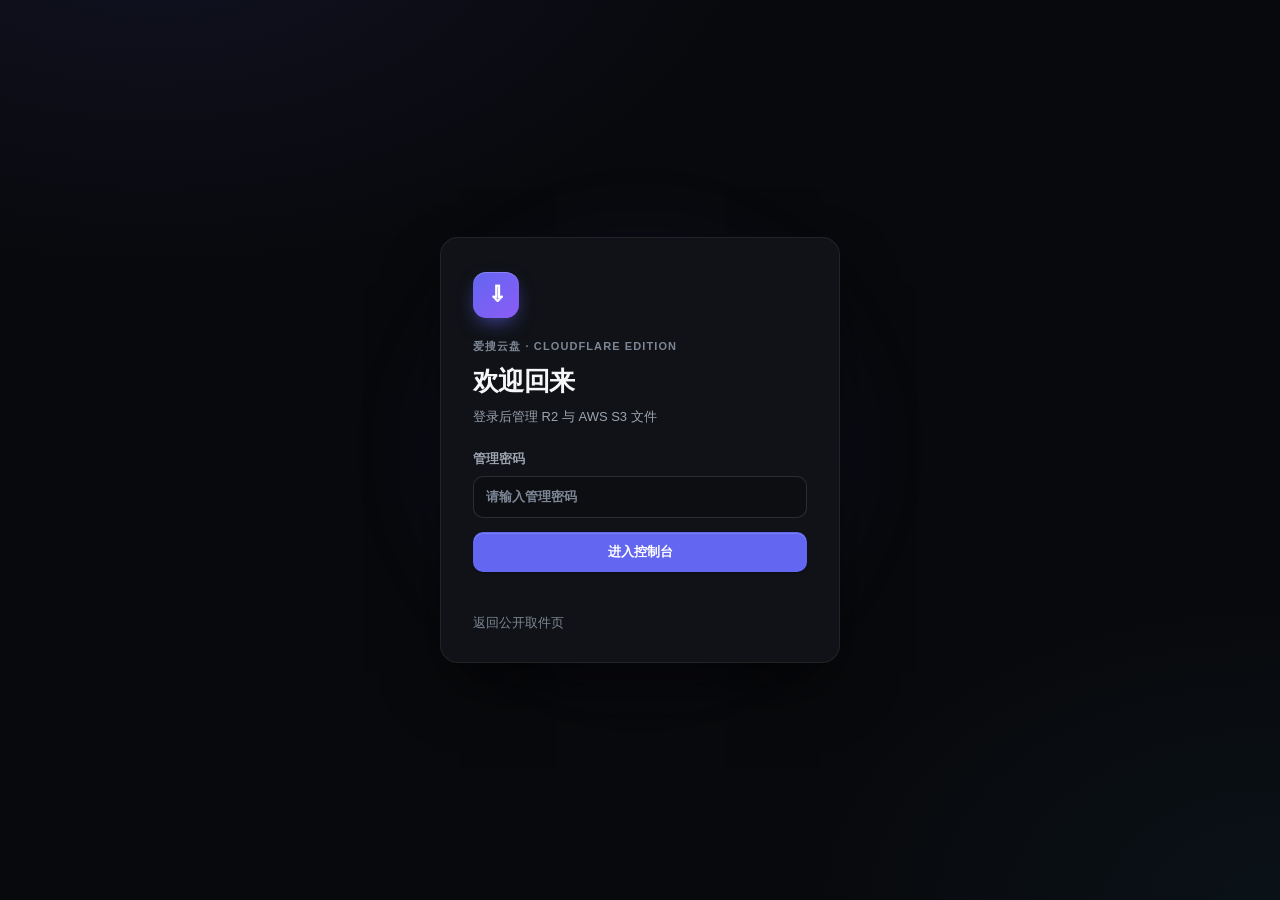
==== commit be245011: "feat(admin): redesign the console as a dark, precise workspace - split admin styling into its own ad" ====
--- a/admin.html
+++ b/admin.html
@@ -2,7 +2,7 @@
 <html lang="zh-CN">
 <head>
   <meta charset="utf-8"><meta name="viewport" content="width=device-width,initial-scale=1">
-  <title>文件管理 · 爱搜云盘</title><meta name="description" content="爱搜云盘管理控制台：上传、整理文件并生成取件码与分享链接。"><link rel="stylesheet" href="/style.css?v=9">
+  <title>文件管理 · 爱搜云盘</title><meta name="description" content="爱搜云盘管理控制台：上传、整理文件并生成取件码与分享链接。"><link rel="stylesheet" href="/admin.css?v=1">
 </head>
 <body>
   <section id="authView" class="auth-layout">
--- a/admin.css
+++ b/admin.css
@@ -0,0 +1,1261 @@
+/* ============================================================
+   爱搜云盘 · 管理后台样式
+   「深色精致工作台」—— 克制、精密、高信息密度
+   仅由 admin.html 引用；公开取件页使用独立的 style.css
+   ============================================================ */
+
+/* ---------- 1. 设计令牌 ---------- */
+:root {
+  color-scheme: dark;
+
+  /* 表面层级 */
+  --bg: #08090c;
+  --bg-elevated: #0c0e12;
+  --surface-1: #101217;
+  --surface-2: #15181e;
+  --surface-3: #1b1f26;
+
+  --border: rgba(255, 255, 255, 0.07);
+  --border-strong: rgba(255, 255, 255, 0.13);
+
+  /* 文本层级 */
+  --text: #f4f6f8;
+  --text-muted: #9ba4b0;
+  --text-dim: #7d8695; /* 对 --surface-1 的对比度 ≈ 5.1:1，满足 WCAG AA */
+
+  /* 强调色（唯一色族） */
+  --accent: #6366f1;
+  --accent-hover: #7b7ef6;
+  --accent-soft: rgba(99, 102, 241, 0.14);
+  --accent-ring: rgba(99, 102, 241, 0.38);
+  --accent-text: #c7c9ff;
+
+  /* 语义色 */
+  --success: #34d399;
+  --warn: #fbbf24;
+  --danger: #f43f5e;
+  --danger-soft: rgba(244, 63, 94, 0.14);
+
+  --r-xs: 6px;
+  --r-sm: 8px;
+  --r-md: 10px;
+  --r-lg: 14px;
+  --r-xl: 18px;
+
+  --shadow-sm: 0 1px 2px rgba(0, 0, 0, 0.4);
+  --shadow-md: 0 10px 28px -10px rgba(0, 0, 0, 0.7);
+  --shadow-lg: 0 28px 64px -18px rgba(0, 0, 0, 0.8);
+
+  --ease: cubic-bezier(0.4, 0, 0.2, 1);
+  --font: -apple-system, BlinkMacSystemFont, "Segoe UI", Roboto, "PingFang SC", "Microsoft YaHei", sans-serif;
+  --mono: "SF Mono", "JetBrains Mono", ui-monospace, "Cascadia Code", Consolas, monospace;
+}
+
+/* ---------- 2. 基础 ---------- */
+* {
+  box-sizing: border-box;
+}
+
+[hidden] {
+  display: none !important;
+}
+
+body {
+  margin: 0;
+  min-height: 100vh;
+  font-family: var(--font);
+  font-size: 14px;
+  line-height: 1.55;
+  color: var(--text);
+  background-color: var(--bg);
+  background-image:
+    radial-gradient(1000px 620px at 12% -12%, rgba(99, 102, 241, 0.10), transparent 62%),
+    radial-gradient(820px 520px at 100% 100%, rgba(56, 189, 248, 0.05), transparent 58%);
+  background-attachment: fixed;
+  -webkit-font-smoothing: antialiased;
+}
+
+::selection {
+  background: rgba(99, 102, 241, 0.35);
+}
+
+::-webkit-scrollbar {
+  width: 10px;
+  height: 10px;
+}
+::-webkit-scrollbar-track {
+  background: transparent;
+}
+::-webkit-scrollbar-thumb {
+  background: rgba(255, 255, 255, 0.1);
+  border: 2px solid transparent;
+  border-radius: 99px;
+  background-clip: content-box;
+}
+::-webkit-scrollbar-thumb:hover {
+  background: rgba(255, 255, 255, 0.18);
+  background-clip: content-box;
+}
+
+/* ---------- 3. 按钮体系 ---------- */
+button,
+.button {
+  display: inline-flex;
+  align-items: center;
+  justify-content: center;
+  gap: 6px;
+  padding: 9px 14px;
+  font: inherit;
+  font-size: 13px;
+  font-weight: 600;
+  color: var(--text);
+  background: var(--surface-3);
+  border: 1px solid var(--border-strong);
+  border-radius: var(--r-md);
+  cursor: pointer;
+  text-decoration: none;
+  white-space: nowrap;
+  transition: background 0.15s var(--ease), border-color 0.15s var(--ease), color 0.15s var(--ease), box-shadow 0.15s var(--ease);
+}
+button:hover,
+.button:hover {
+  background: #22262e;
+  border-color: rgba(255, 255, 255, 0.2);
+}
+button:active {
+  transform: translateY(0.5px);
+}
+button:disabled {
+  opacity: 0.45;
+  cursor: not-allowed;
+  transform: none;
+}
+button:focus-visible,
+.button:focus-visible {
+  outline: none;
+  box-shadow: 0 0 0 3px var(--accent-ring);
+}
+
+/* 主按钮 */
+.button {
+  color: #fff;
+  background: var(--accent);
+  border-color: transparent;
+  box-shadow: var(--shadow-sm), inset 0 1px 0 rgba(255, 255, 255, 0.14);
+}
+.button:hover {
+  background: var(--accent-hover);
+  border-color: transparent;
+}
+
+/* 次级按钮 */
+.button.secondary {
+  color: var(--text);
+  background: var(--surface-3);
+  border-color: var(--border-strong);
+  box-shadow: none;
+}
+.button.secondary:hover {
+  background: #22262e;
+  border-color: rgba(255, 255, 255, 0.2);
+}
+
+/* 危险按钮 */
+.button.danger {
+  color: #fff;
+  background: var(--danger);
+  border-color: transparent;
+}
+.button.danger:hover {
+  background: #f2607a;
+  border-color: transparent;
+}
+
+.full-button {
+  width: 100%;
+  margin-top: 14px;
+  color: #fff;
+  background: var(--accent);
+  border-color: transparent;
+  box-shadow: var(--shadow-sm), inset 0 1px 0 rgba(255, 255, 255, 0.14);
+}
+.full-button:hover {
+  background: var(--accent-hover);
+}
+
+/* ---------- 4. 表单 ---------- */
+label {
+  display: block;
+  font-size: 12.5px;
+  font-weight: 600;
+  color: var(--text-muted);
+}
+
+input {
+  display: block;
+  width: 100%;
+  margin-top: 7px;
+  padding: 10px 12px;
+  font: inherit;
+  font-size: 13px;
+  color: var(--text);
+  background: var(--bg-elevated);
+  border: 1px solid var(--border-strong);
+  border-radius: var(--r-md);
+  outline: none;
+  transition: border-color 0.15s var(--ease), box-shadow 0.15s var(--ease);
+}
+input::placeholder {
+  color: var(--text-dim);
+}
+input:focus {
+  border-color: var(--accent);
+  box-shadow: 0 0 0 3px var(--accent-ring);
+}
+
+.error {
+  min-height: 18px;
+  margin: 8px 0 0;
+  font-size: 12.5px;
+  color: #fda4af;
+}
+
+.back-link {
+  display: inline-block;
+  margin-top: 16px;
+  font-size: 12.5px;
+  color: var(--text-dim);
+  text-decoration: none;
+  transition: color 0.15s var(--ease);
+}
+.back-link:hover {
+  color: var(--text);
+}
+
+.eyebrow {
+  margin: 0 0 6px;
+  font-size: 11px;
+  font-weight: 700;
+  letter-spacing: 0.1em;
+  text-transform: uppercase;
+  color: var(--text-dim);
+}
+
+.muted {
+  color: var(--text-muted);
+}
+
+.panel {
+  background: var(--surface-1);
+  border: 1px solid var(--border);
+  border-radius: var(--r-lg);
+}
+
+/* ---------- 5. 登录页 ---------- */
+.auth-layout {
+  position: relative;
+  display: grid;
+  place-items: center;
+  min-height: 100vh;
+  min-height: 100dvh;
+  padding: 24px;
+  overflow: hidden;
+}
+
+.auth-glow {
+  position: absolute;
+  width: 560px;
+  height: 560px;
+  border-radius: 50%;
+  background: radial-gradient(circle, rgba(99, 102, 241, 0.17), transparent 66%);
+  filter: blur(28px);
+  pointer-events: none;
+}
+
+.auth-card {
+  position: relative;
+  width: min(400px, 100%);
+  padding: 34px 32px 28px;
+  background: var(--surface-1);
+  border: 1px solid var(--border);
+  border-radius: var(--r-xl);
+  box-shadow: var(--shadow-lg);
+}
+
+.brand-mark {
+  display: grid;
+  place-items: center;
+  width: 46px;
+  height: 46px;
+  border-radius: 13px;
+  font-size: 22px;
+  font-weight: 800;
+  color: #fff;
+  background: linear-gradient(140deg, #6366f1, #8b5cf6);
+  box-shadow: 0 8px 20px -6px rgba(99, 102, 241, 0.7), inset 0 1px 0 rgba(255, 255, 255, 0.2);
+}
+.brand-mark.small {
+  width: 34px;
+  height: 34px;
+  flex: 0 0 34px;
+  border-radius: 10px;
+  font-size: 16px;
+}
+
+.auth-card .eyebrow {
+  margin-top: 20px;
+}
+
+.auth-card h1 {
+  margin: 0;
+  font-size: 26px;
+  font-weight: 700;
+  letter-spacing: -0.025em;
+}
+
+.auth-card .muted {
+  margin: 6px 0 0;
+  font-size: 13px;
+}
+
+.auth-card form {
+  margin-top: 22px;
+}
+
+/* ---------- 6. 应用外壳 ---------- */
+.app-shell {
+  display: flex;
+  min-height: 100vh;
+}
+
+.sidebar {
+  position: sticky;
+  top: 0;
+  z-index: 20;
+  display: flex;
+  flex: 0 0 244px;
+  flex-direction: column;
+  width: 244px;
+  height: 100vh;
+  padding: 18px 14px 16px;
+  background: var(--bg-elevated);
+  border-right: 1px solid var(--border);
+}
+
+.brand {
+  display: flex;
+  align-items: center;
+  gap: 10px;
+  padding: 4px 6px 20px;
+}
+.brand strong {
+  display: block;
+  font-size: 14px;
+  font-weight: 650;
+  letter-spacing: -0.01em;
+}
+.brand span {
+  display: block;
+  font-size: 10.5px;
+  letter-spacing: 0.04em;
+  color: var(--text-dim);
+}
+
+.sidebar nav {
+  display: grid;
+  gap: 2px;
+}
+
+.nav-item {
+  position: relative;
+  display: flex;
+  align-items: center;
+  gap: 9px;
+  padding: 8px 10px;
+  font-size: 13px;
+  font-weight: 550;
+  color: var(--text-muted);
+  border-radius: var(--r-sm);
+  text-decoration: none;
+  transition: background 0.15s var(--ease), color 0.15s var(--ease);
+}
+.nav-item:hover {
+  color: var(--text);
+  background: rgba(255, 255, 255, 0.045);
+}
+.nav-item.active {
+  color: var(--accent-text);
+  background: var(--accent-soft);
+}
+.nav-item.active::before {
+  content: "";
+  position: absolute;
+  top: 50%;
+  left: -14px;
+  width: 2px;
+  height: 16px;
+  border-radius: 0 2px 2px 0;
+  background: var(--accent);
+  transform: translateY(-50%);
+}
+
+.sidebar-section {
+  display: grid;
+  gap: 2px;
+  margin-top: 24px;
+}
+
+.section-label {
+  margin: 0 10px 8px;
+  font-size: 10.5px;
+  font-weight: 700;
+  letter-spacing: 0.08em;
+  text-transform: uppercase;
+  color: var(--text-dim);
+}
+
+.storage-tab {
+  display: flex;
+  align-items: center;
+  gap: 9px;
+  width: 100%;
+  padding: 9px 10px;
+  text-align: left;
+  color: var(--text-muted);
+  background: transparent;
+  border: 1px solid transparent;
+  border-radius: var(--r-sm);
+  box-shadow: none;
+}
+.storage-tab:hover {
+  background: rgba(255, 255, 255, 0.045);
+  border-color: transparent;
+}
+.storage-tab.active {
+  color: var(--text);
+  background: var(--surface-2);
+  border-color: var(--border-strong);
+}
+.storage-tab > span:nth-child(2) {
+  flex: 1;
+  min-width: 0;
+}
+.storage-tab b {
+  display: block;
+  font-size: 12.5px;
+  font-weight: 600;
+  color: var(--text);
+}
+.storage-tab small {
+  display: block;
+  margin-top: 1px;
+  overflow: hidden;
+  font-size: 10.5px;
+  font-weight: 400;
+  color: var(--text-dim);
+  text-overflow: ellipsis;
+  white-space: nowrap;
+}
+.storage-tab i {
+  font-style: normal;
+  font-size: 15px;
+  color: var(--text-dim);
+}
+.storage-dot {
+  flex: 0 0 7px;
+  width: 7px;
+  height: 7px;
+  border-radius: 50%;
+}
+.storage-dot.r2 {
+  background: #f6ae62;
+}
+.storage-dot.aws {
+  background: #7aa7ff;
+}
+
+.sidebar-bottom {
+  display: grid;
+  gap: 4px;
+  margin-top: auto;
+  padding-top: 12px;
+  border-top: 1px solid var(--border);
+}
+
+.settings-link,
+.logout-link {
+  justify-content: flex-start;
+  gap: 8px;
+  padding: 9px 10px;
+  font-size: 12.5px;
+  font-weight: 550;
+  color: var(--text-muted);
+  background: transparent;
+  border: 1px solid transparent;
+  border-radius: var(--r-sm);
+  box-shadow: none;
+}
+.settings-link:hover,
+.logout-link:hover {
+  color: var(--text);
+  background: rgba(255, 255, 255, 0.045);
+  border-color: transparent;
+}
+
+/* ---------- 7. 主内容区 ---------- */
+.main-content {
+  flex: 1;
+  min-width: 0;
+  max-width: 1280px;
+  padding: 28px 32px 48px;
+}
+
+.page-head {
+  display: flex;
+  align-items: flex-end;
+  justify-content: space-between;
+  gap: 20px;
+  margin-bottom: 22px;
+}
+.page-head h1 {
+  margin: 0;
+  font-size: 24px;
+  font-weight: 700;
+  letter-spacing: -0.025em;
+}
+.page-head .muted {
+  margin: 4px 0 0;
+  font-size: 13px;
+}
+.head-actions {
+  display: flex;
+  flex-wrap: wrap;
+  gap: 8px;
+}
+
+.notice {
+  padding: 11px 14px;
+  margin: 0 0 16px;
+  font-size: 12.5px;
+  color: #fcd88a;
+  background: rgba(251, 191, 36, 0.09);
+  border: 1px solid rgba(251, 191, 36, 0.26);
+  border-radius: var(--r-md);
+}
+
+/* ---------- 8. 统计卡片 ---------- */
+.stats-grid {
+  display: grid;
+  grid-template-columns: repeat(auto-fit, minmax(190px, 1fr));
+  gap: 12px;
+  margin-bottom: 16px;
+}
+
+.stat-card {
+  padding: 16px 17px;
+  background: var(--surface-1);
+  border: 1px solid var(--border);
+  border-radius: var(--r-lg);
+  transition: background 0.15s var(--ease), border-color 0.15s var(--ease);
+}
+.stat-card:hover {
+  background: var(--surface-2);
+  border-color: var(--border-strong);
+}
+.stat-card > span {
+  display: block;
+  font-size: 11.5px;
+  font-weight: 550;
+  color: var(--text-dim);
+}
+.stat-card strong {
+  display: block;
+  margin: 8px 0 3px;
+  font-size: 24px;
+  font-weight: 700;
+  letter-spacing: -0.03em;
+  color: var(--text);
+  font-variant-numeric: tabular-nums;
+}
+.stat-card small {
+  display: block;
+  font-size: 11px;
+  color: var(--text-dim);
+}
+
+/* 储存桶已用容量 */
+.usage-card {
+  position: relative;
+}
+
+.usage-refresh {
+  position: absolute;
+  top: 12px;
+  right: 12px;
+  width: 24px;
+  height: 24px;
+  padding: 0;
+  font-size: 11px;
+  line-height: 1;
+  color: var(--text-dim);
+  background: transparent;
+  border: 1px solid transparent;
+  border-radius: var(--r-xs);
+  box-shadow: none;
+}
+.usage-refresh:hover {
+  color: var(--text);
+  background: rgba(255, 255, 255, 0.06);
+  border-color: var(--border);
+}
+.usage-refresh:disabled {
+  opacity: 0.4;
+}
+
+.usage-bar {
+  position: relative;
+  height: 4px;
+  margin: 11px 0 8px;
+  overflow: hidden;
+  background: rgba(255, 255, 255, 0.07);
+  border-radius: 99px;
+}
+.usage-bar i {
+  display: block;
+  width: 0;
+  height: 100%;
+  border-radius: 99px;
+  background: var(--accent);
+  transition: width 0.5s var(--ease), background 0.3s var(--ease);
+}
+.usage-bar i.warn {
+  background: var(--warn);
+}
+.usage-bar i.danger {
+  background: var(--danger);
+}
+
+.usage-note {
+  display: block;
+  font-size: 10.5px !important;
+  line-height: 1.5;
+  color: var(--text-dim) !important;
+  word-break: break-word;
+}
+
+/* ---------- 9. 文件面板 ---------- */
+.file-panel {
+  overflow: hidden;
+  background: var(--surface-1);
+  border: 1px solid var(--border);
+  border-radius: var(--r-lg);
+}
+
+.file-toolbar {
+  display: flex;
+  align-items: center;
+  justify-content: space-between;
+  gap: 14px;
+  padding: 12px 16px;
+  border-bottom: 1px solid var(--border);
+}
+
+.breadcrumbs {
+  display: flex;
+  align-items: center;
+  gap: 4px;
+  min-width: 0;
+  overflow: auto;
+  font-size: 13px;
+  color: var(--text-dim);
+  white-space: nowrap;
+}
+
+.crumb {
+  padding: 4px 7px;
+  font-size: 12.5px;
+  font-weight: 550;
+  color: var(--text-muted);
+  background: transparent;
+  border: 1px solid transparent;
+  border-radius: var(--r-xs);
+  box-shadow: none;
+}
+.crumb:hover {
+  color: var(--text);
+  background: rgba(255, 255, 255, 0.06);
+  border-color: transparent;
+}
+
+.toolbar-right {
+  display: flex;
+  align-items: center;
+  gap: 10px;
+}
+
+.status {
+  font-size: 12px;
+  color: var(--accent-text);
+}
+
+.icon-button {
+  width: 30px;
+  height: 30px;
+  padding: 0;
+  font-size: 13px;
+  color: var(--text-muted);
+  background: transparent;
+  border: 1px solid var(--border);
+  border-radius: var(--r-sm);
+  box-shadow: none;
+}
+.icon-button:hover {
+  color: var(--text);
+  background: rgba(255, 255, 255, 0.06);
+  border-color: var(--border-strong);
+}
+
+.table-wrap {
+  overflow-x: auto;
+}
+
+table {
+  width: 100%;
+  min-width: 700px;
+  border-collapse: collapse;
+}
+
+th,
+td {
+  padding: 11px 16px;
+  text-align: left;
+  border-bottom: 1px solid var(--border);
+}
+
+/* 列宽节奏：名称自适应，其余定宽，保证多次刷新时列不跳动 */
+th:nth-child(2),
+td:nth-child(2) {
+  width: 106px;
+}
+th:nth-child(3),
+td:nth-child(3) {
+  width: 132px;
+}
+th:nth-child(4),
+td:nth-child(4) {
+  width: 188px;
+}
+
+th {
+  font-size: 10.5px;
+  font-weight: 650;
+  letter-spacing: 0.06em;
+  text-transform: uppercase;
+  color: var(--text-dim);
+  background: rgba(255, 255, 255, 0.018);
+}
+
+td {
+  font-size: 13px;
+  color: var(--text-muted);
+  font-variant-numeric: tabular-nums;
+}
+
+tbody tr {
+  transition: background 0.12s var(--ease);
+}
+tbody tr:hover {
+  background: rgba(255, 255, 255, 0.028);
+}
+tbody tr:last-child td {
+  border-bottom: 0;
+}
+
+.file-name {
+  display: flex;
+  align-items: center;
+  gap: 10px;
+  min-width: 0;
+}
+.file-name strong {
+  overflow: hidden;
+  min-width: 0;
+  font-size: 13px;
+  font-weight: 550;
+  color: var(--text);
+  text-overflow: ellipsis;
+  white-space: nowrap;
+}
+td:first-child {
+  max-width: 460px;
+}
+.file-icon {
+  display: grid;
+  place-items: center;
+  flex: 0 0 28px;
+  width: 28px;
+  height: 28px;
+  font-size: 12px;
+  border-radius: var(--r-sm);
+  color: var(--text-muted);
+  background: rgba(255, 255, 255, 0.055);
+}
+.file-icon.file {
+  color: #a5b4fc;
+  background: var(--accent-soft);
+}
+.file-icon.folder {
+  color: #fcd34d;
+  background: rgba(251, 191, 36, 0.13);
+}
+
+.align-right {
+  text-align: right;
+}
+
+.row-actions {
+  white-space: nowrap;
+}
+
+.table-button {
+  padding: 5px 9px;
+  margin-left: 4px;
+  font-size: 11.5px;
+  font-weight: 600;
+  color: var(--text-muted);
+  background: transparent;
+  border: 1px solid var(--border);
+  border-radius: var(--r-xs);
+  box-shadow: none;
+}
+.table-button:hover {
+  color: var(--text);
+  background: rgba(255, 255, 255, 0.07);
+  border-color: var(--border-strong);
+}
+.table-button.delete:hover {
+  color: #fda4af;
+  background: var(--danger-soft);
+  border-color: rgba(244, 63, 94, 0.4);
+}
+
+.empty {
+  padding: 56px 20px !important;
+  text-align: center !important;
+}
+.empty span {
+  display: block;
+  margin-bottom: 10px;
+  font-size: 26px;
+  color: var(--text-dim);
+}
+.empty b {
+  display: block;
+  font-size: 13.5px;
+  font-weight: 600;
+  color: var(--text-muted);
+}
+.empty small {
+  display: block;
+  margin-top: 4px;
+  font-size: 12px;
+  color: var(--text-dim);
+}
+
+.footer-note {
+  margin-top: 14px;
+  font-size: 11.5px;
+  color: var(--text-dim);
+}
+.secure-icon {
+  display: inline-grid;
+  place-items: center;
+  width: 16px;
+  height: 16px;
+  margin-right: 6px;
+  font-size: 10px;
+  border-radius: 50%;
+  color: var(--success);
+  background: rgba(52, 211, 153, 0.15);
+}
+
+/* ---------- 10. 对话框 ---------- */
+.settings-dialog {
+  width: min(660px, calc(100% - 28px));
+  max-height: calc(100vh - 56px);
+  margin: auto; /* 确保在视口中垂直居中 */
+  padding: 0;
+  overflow: auto;
+  color: var(--text);
+  background: var(--surface-1);
+  border: 1px solid var(--border-strong);
+  border-radius: var(--r-xl);
+  box-shadow: var(--shadow-lg);
+}
+.settings-dialog::backdrop {
+  background: rgba(4, 5, 8, 0.7);
+  backdrop-filter: blur(6px);
+}
+.settings-dialog form {
+  padding: 22px 24px 20px;
+}
+
+.dialog-head {
+  display: flex;
+  align-items: flex-start;
+  justify-content: space-between;
+  gap: 16px;
+  margin-bottom: 20px;
+}
+.dialog-head h2 {
+  margin: 0;
+  font-size: 18px;
+  font-weight: 700;
+  letter-spacing: -0.02em;
+}
+.dialog-head .muted {
+  margin: 5px 0 0;
+  font-size: 12.5px;
+}
+
+.close-button {
+  flex: 0 0 28px;
+  width: 28px;
+  height: 28px;
+  padding: 0;
+  font-size: 17px;
+  line-height: 1;
+  color: var(--text-dim);
+  background: transparent;
+  border: 1px solid transparent;
+  border-radius: var(--r-sm);
+  box-shadow: none;
+}
+.close-button:hover {
+  color: var(--text);
+  background: rgba(255, 255, 255, 0.07);
+  border-color: var(--border);
+}
+
+.settings-grid {
+  display: grid;
+  grid-template-columns: 1fr 1fr;
+  gap: 14px 12px;
+}
+
+.toggle-row {
+  grid-column: 1 / -1;
+  display: flex !important;
+  align-items: center;
+  justify-content: space-between;
+  gap: 16px;
+  padding: 12px 14px;
+  background: var(--surface-2);
+  border: 1px solid var(--border);
+  border-radius: var(--r-md);
+}
+.toggle-row b {
+  font-size: 13px;
+}
+.toggle-row small {
+  display: block;
+  margin-top: 2px;
+  font-size: 11.5px;
+  font-weight: 400;
+  color: var(--text-dim);
+}
+.toggle-row input {
+  display: none;
+}
+.toggle-row i {
+  position: relative;
+  flex: 0 0 38px;
+  width: 38px;
+  height: 22px;
+  border-radius: 99px;
+  background: rgba(255, 255, 255, 0.14);
+  transition: background 0.2s var(--ease);
+}
+.toggle-row i::after {
+  content: "";
+  position: absolute;
+  top: 3px;
+  left: 3px;
+  width: 16px;
+  height: 16px;
+  border-radius: 50%;
+  background: #fff;
+  transition: transform 0.2s var(--ease);
+}
+.toggle-row input:checked + i {
+  background: var(--accent);
+}
+.toggle-row input:checked + i::after {
+  transform: translateX(16px);
+}
+
+.cors-help {
+  grid-column: 1 / -1;
+  padding: 11px 13px;
+  font-size: 11.5px;
+  color: var(--text-muted);
+  background: var(--surface-2);
+  border: 1px solid var(--border);
+  border-radius: var(--r-md);
+}
+.cors-help summary {
+  cursor: pointer;
+  font-weight: 600;
+  color: var(--text);
+}
+.cors-help p {
+  margin: 8px 0;
+}
+.cors-help pre {
+  margin: 0;
+  padding: 9px 11px;
+  overflow: auto;
+  font-family: var(--mono);
+  font-size: 10.5px;
+  line-height: 1.6;
+  color: #a7e8cf;
+  background: rgba(0, 0, 0, 0.35);
+  border-radius: var(--r-sm);
+}
+
+.dialog-status {
+  min-height: 18px;
+  margin: 10px 0 0;
+  font-size: 12px;
+  color: #fcd88a;
+}
+
+.dialog-actions {
+  display: flex;
+  align-items: center;
+  gap: 8px;
+  margin-top: 18px;
+  padding-top: 16px;
+  border-top: 1px solid var(--border);
+}
+.dialog-actions > span {
+  flex: 1;
+}
+
+/* 分享弹窗 */
+.share-dialog {
+  width: min(440px, calc(100% - 28px));
+}
+
+.share-label {
+  margin: 0 0 9px;
+  font-size: 12px;
+  font-weight: 600;
+  color: var(--text-dim);
+}
+
+.share-options {
+  display: grid;
+  grid-template-columns: 1fr 1fr;
+  gap: 8px;
+}
+
+.share-option {
+  display: flex !important;
+  flex-direction: column;
+  align-items: flex-start;
+  gap: 2px;
+  padding: 11px 12px;
+  text-align: left;
+  background: var(--surface-2);
+  border: 1px solid var(--border) !important;
+  border-radius: var(--r-md) !important;
+  box-shadow: none !important;
+}
+.share-option:hover {
+  background: var(--surface-3);
+  border-color: var(--border-strong) !important;
+}
+.share-option b {
+  font-size: 13px;
+  font-weight: 600;
+  color: var(--text);
+}
+.share-option small {
+  font-size: 11px;
+  font-weight: 400;
+  color: var(--text-dim);
+}
+.share-option.active {
+  background: var(--accent-soft) !important;
+  border-color: rgba(99, 102, 241, 0.55) !important;
+}
+.share-option.active b {
+  color: var(--accent-text);
+}
+.share-option.active small {
+  color: #9fa3e8;
+}
+
+.share-result {
+  display: flex;
+  flex-direction: column;
+  gap: 10px;
+}
+
+.share-code-card {
+  padding: 14px 16px;
+  background: var(--surface-2);
+  border: 1px solid var(--border-strong);
+  border-radius: var(--r-md);
+}
+.share-code-top {
+  display: flex;
+  align-items: center;
+  justify-content: space-between;
+  gap: 10px;
+  margin-bottom: 4px;
+  font-size: 11px;
+  font-weight: 600;
+  letter-spacing: 0.06em;
+  text-transform: uppercase;
+  color: var(--text-dim);
+}
+.share-code-card strong {
+  display: block;
+  font-family: var(--mono);
+  font-size: 32px;
+  font-weight: 700;
+  letter-spacing: 0.16em;
+  color: var(--text);
+  font-variant-numeric: tabular-nums;
+}
+
+.share-link-row {
+  display: flex;
+  gap: 8px;
+}
+.share-link-row input {
+  flex: 1;
+  min-width: 0;
+  margin-top: 0;
+  font-size: 12px;
+}
+.share-link-row .button {
+  flex: 0 0 auto;
+}
+
+.share-result-hint {
+  margin: 0;
+  font-size: 11.5px;
+  color: var(--success);
+}
+
+/* ---------- 11. 吐司 ---------- */
+.toast {
+  position: fixed;
+  right: 20px;
+  bottom: 20px;
+  z-index: 100;
+  max-width: 340px;
+  padding: 11px 14px;
+  font-size: 12.5px;
+  color: var(--text);
+  background: var(--surface-3);
+  border: 1px solid var(--border-strong);
+  border-radius: var(--r-md);
+  box-shadow: var(--shadow-md);
+  opacity: 0;
+  transform: translateY(10px);
+  pointer-events: none;
+  transition: opacity 0.2s var(--ease), transform 0.2s var(--ease);
+}
+.toast.show {
+  opacity: 1;
+  transform: none;
+}
+
+/* ---------- 12. 响应式 ---------- */
+@media (max-width: 1024px) {
+  .main-content {
+    padding: 24px 22px 40px;
+  }
+  .stats-grid {
+    grid-template-columns: repeat(auto-fit, minmax(165px, 1fr));
+  }
+}
+
+@media (max-width: 720px) {
+  .app-shell {
+    display: block;
+  }
+  .sidebar {
+    position: static;
+    flex: none;
+    width: auto;
+    height: auto;
+    padding: 14px;
+    border-right: 0;
+    border-bottom: 1px solid var(--border);
+  }
+  .brand {
+    padding-bottom: 14px;
+  }
+  .sidebar nav {
+    display: none;
+  }
+  .sidebar-section {
+    display: grid;
+    grid-template-columns: 1fr 1fr;
+    gap: 6px;
+    margin-top: 12px;
+  }
+  .section-label {
+    display: none;
+  }
+  .sidebar-bottom {
+    display: flex;
+    gap: 6px;
+    margin-top: 12px;
+  }
+  .sidebar-bottom > * {
+    flex: 1;
+    justify-content: center;
+  }
+  .main-content {
+    padding: 20px 14px 36px;
+  }
+  .page-head {
+    flex-direction: column;
+    align-items: stretch;
+    gap: 14px;
+  }
+  .head-actions {
+    display: grid;
+    grid-template-columns: 1fr 1fr;
+  }
+  .settings-grid {
+    grid-template-columns: 1fr;
+  }
+  .share-options {
+    grid-template-columns: 1fr;
+  }
+  .share-link-row {
+    flex-direction: column;
+  }
+  .file-toolbar {
+    flex-direction: column;
+    align-items: stretch;
+    gap: 10px;
+  }
+  .toolbar-right {
+    justify-content: space-between;
+  }
+}
+
+@media (prefers-reduced-motion: reduce) {
+  * {
+    animation-duration: 0.01ms !important;
+    transition-duration: 0.01ms !important;
+  }
+}
